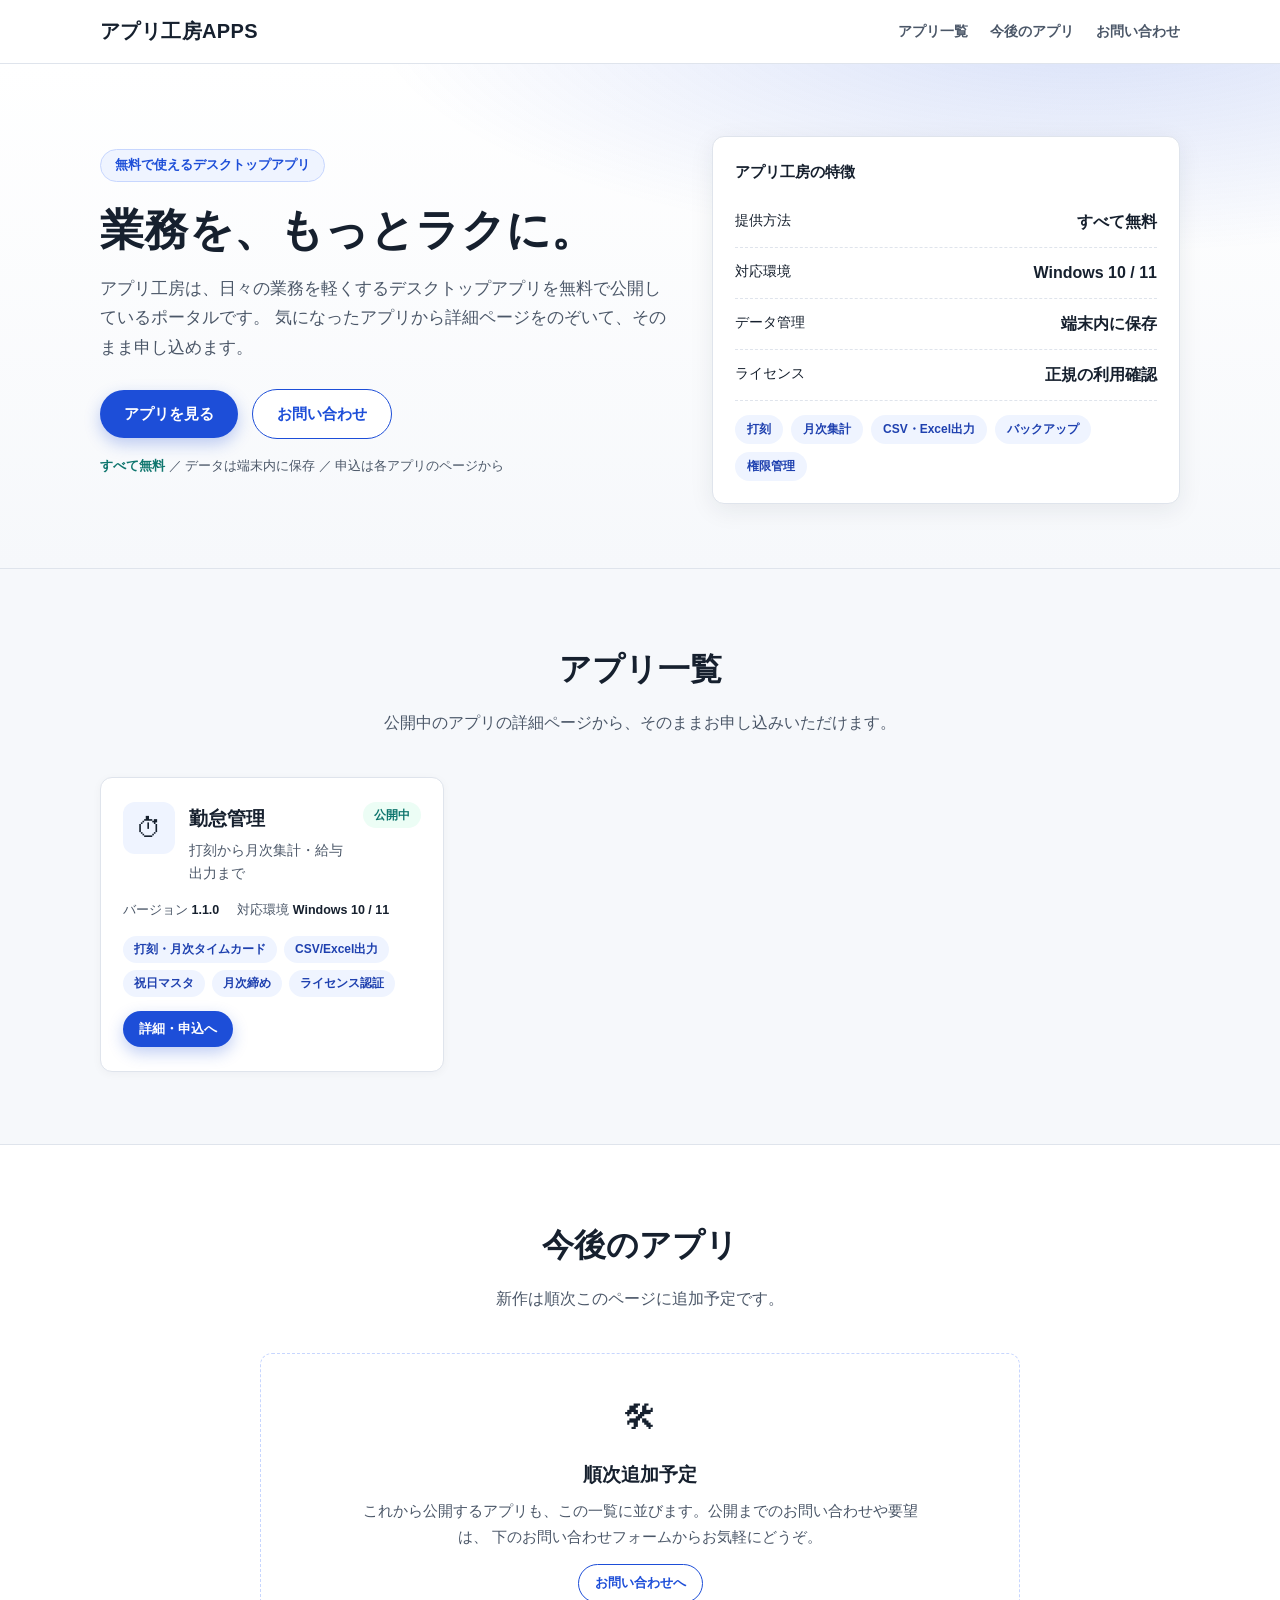
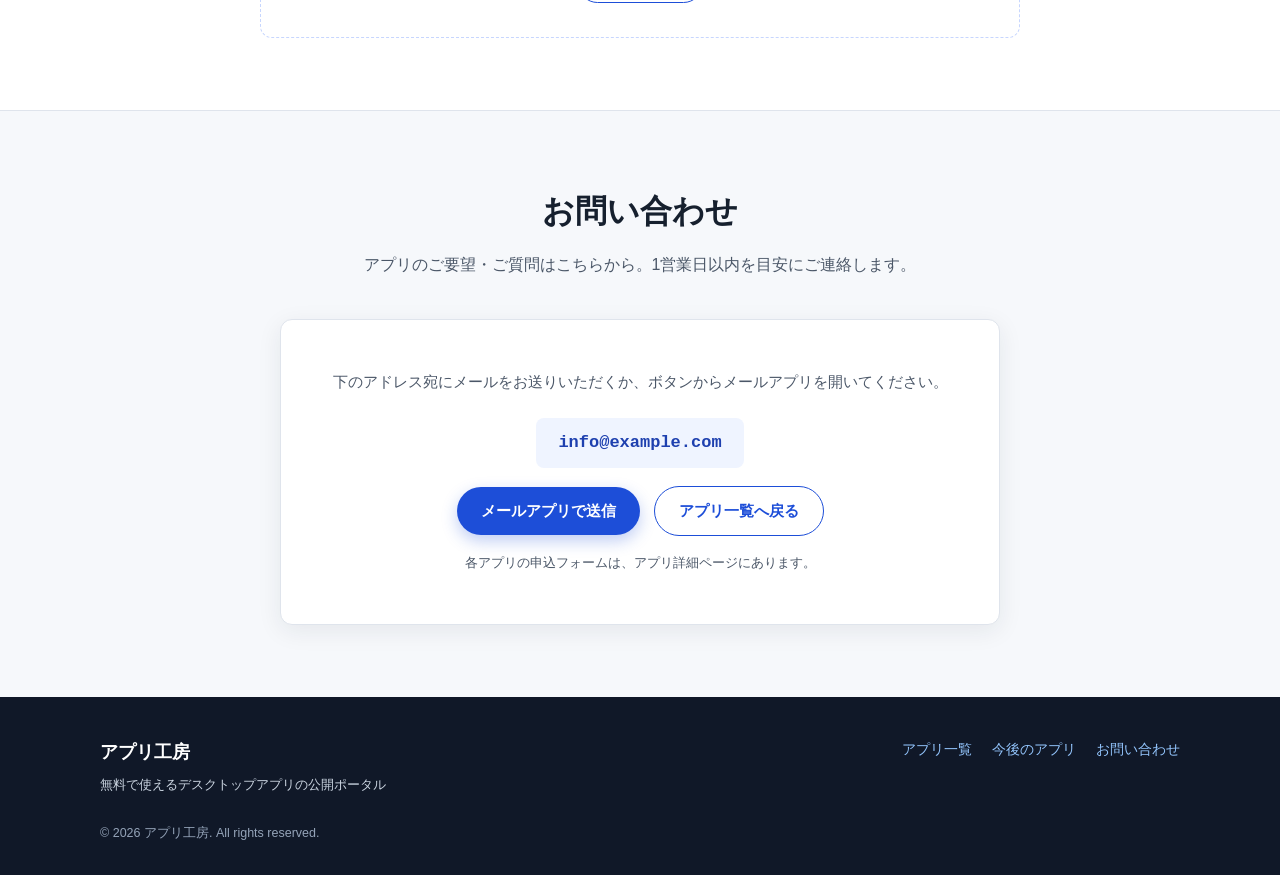
==== index.html @ e940e815 "feat: app portal - multi-app showcase with per-app application forms" ====
<!DOCTYPE html>
<html lang="ja">
<head>
<meta charset="utf-8">
<meta name="viewport" content="width=device-width, initial-scale=1">
<!-- ============================================================
     Configuration — change these values as needed.
     CONTACT_EMAIL : destination of the contact / application mail.
     ============================================================ -->
<script>
const CONTACT_EMAIL = 'info@example.com';
</script>
<title>アプリ工房 | 無料で使えるデスクトップアプリの公開ポータル</title>
<meta name="description" content="個人開発の業務用デスクトップアプリをまとめた公開ポータル「アプリ工房」。勤怠管理をはじめ、無料で使えるデスクトップアプリを順次公開しています。">
<link rel="stylesheet" href="assets/style.css">
</head>
<body>

<header class="site">
  <div class="container header-inner">
    <a class="brand" href="#">アプリ工房<span>APPS</span></a>
    <button class="nav-toggle" id="navToggle" aria-label="メニュー">☰</button>
    <nav class="site" id="navMenu">
      <a href="#apps">アプリ一覧</a>
      <a href="#coming">今後のアプリ</a>
      <a href="#contact">お問い合わせ</a>
    </nav>
  </div>
</header>

<!-- ================= Portal ================= -->
<div id="portal-view">
  <div class="hero">
    <div class="container hero-grid">
      <div>
        <span class="eyebrow">無料で使えるデスクトップアプリ</span>
        <h1>業務を、もっとラクに。</h1>
        <p class="lead">
          アプリ工房は、日々の業務を軽くするデスクトップアプリを無料で公開しているポータルです。
          気になったアプリから詳細ページをのぞいて、そのまま申し込めます。
        </p>
        <div class="hero-cta">
          <a href="#apps" class="btn btn-primary">アプリを見る</a>
          <a href="#contact" class="btn btn-ghost">お問い合わせ</a>
        </div>
        <p class="hero-note"><strong>すべて無料</strong> ／ データは端末内に保存 ／ 申込は各アプリのページから</p>
      </div>
      <div class="hero-panel">
        <h3>アプリ工房の特徴</h3>
        <div class="stat-row"><span>提供方法</span><b>すべて無料</b></div>
        <div class="stat-row"><span>対応環境</span><b>Windows 10 / 11</b></div>
        <div class="stat-row"><span>データ管理</span><b>端末内に保存</b></div>
        <div class="stat-row"><span>ライセンス</span><b>正規の利用確認</b></div>
        <div class="pill-list">
          <span class="pill">打刻</span><span class="pill">月次集計</span>
          <span class="pill">CSV・Excel出力</span><span class="pill">バックアップ</span>
          <span class="pill">権限管理</span>
        </div>
      </div>
    </div>
  </div>

  <section class="block" id="apps">
    <div class="container">
      <div class="sec-head">
        <h2>アプリ一覧</h2>
        <p>公開中のアプリの詳細ページから、そのままお申し込みいただけます。</p>
      </div>
      <div class="app-grid" id="appGrid">
        <!-- data/apps.js の APPS から描画されます -->
      </div>
    </div>
  </section>

  <section class="block alt" id="coming">
    <div class="container">
      <div class="sec-head">
        <h2>今後のアプリ</h2>
        <p>新作は順次このページに追加予定です。</p>
      </div>
      <div class="soon-box">
        <div class="icon">🛠</div>
        <h3>順次追加予定</h3>
        <p>
          これから公開するアプリも、この一覧に並びます。公開までのお問い合わせや要望は、
          下のお問い合わせフォームからお気軽にどうぞ。
        </p>
        <a href="#contact" class="btn btn-ghost btn-sm">お問い合わせへ</a>
      </div>
    </div>
  </section>

  <section class="block" id="contact">
    <div class="container">
      <div class="sec-head">
        <h2>お問い合わせ</h2>
        <p>アプリのご要望・ご質問はこちらから。1営業日以内を目安にご連絡します。</p>
      </div>
      <div class="contact-card">
        <p>下のアドレス宛にメールをお送りいただくか、ボタンからメールアプリを開いてください。</p>
        <div class="mail" id="contactMail">info@example.com</div>
        <div class="hero-cta" style="justify-content:center;">
          <a class="btn btn-primary" id="contactMailto" href="#">メールアプリで送信</a>
          <a class="btn btn-ghost" href="#apps">アプリ一覧へ戻る</a>
        </div>
        <p style="font-size:13px;margin-top:16px;">
          各アプリの申込フォームは、アプリ詳細ページにあります。
        </p>
      </div>
    </div>
  </section>

  <footer class="site">
    <div class="container">
      <div class="foot-top">
        <div>
          <div class="brand-f">アプリ工房</div>
          <div style="font-size:13px;margin-top:6px;">無料で使えるデスクトップアプリの公開ポータル</div>
        </div>
        <div class="foot-links">
          <a href="#apps">アプリ一覧</a>
          <a href="#coming">今後のアプリ</a>
          <a href="#contact">お問い合わせ</a>
        </div>
      </div>
      <div class="copy">© 2026 アプリ工房. All rights reserved.</div>
    </div>
  </footer>
</div>

<!-- ================= Applications (hidden hash view) ================= -->
<div id="applications-view">
  <div class="container">
    <div style="display:flex;justify-content:space-between;align-items:center;gap:16px;flex-wrap:wrap;margin-bottom:20px;">
      <div>
        <h2 style="margin:0 0 4px;font-size:24px;">申込一覧</h2>
        <p style="margin:0;font-size:13.5px;color:var(--ink-soft);">この端末の localStorage に保存された申し込みです。</p>
      </div>
      <div style="display:flex;gap:10px;">
        <button class="btn btn-ghost btn-sm" id="appsRefresh">更新</button>
        <a class="btn btn-primary btn-sm" href="#">トップへ戻る</a>
      </div>
    </div>
    <div class="table-wrap">
      <table class="apps">
        <thead>
          <tr>
            <th>申込番号</th><th>アプリ</th><th>会社名</th><th>担当者</th><th>申込日時</th><th>人数規模</th><th>状態</th><th>発行キー</th>
          </tr>
        </thead>
        <tbody id="appsBody"></tbody>
      </table>
      <div class="empty" id="appsEmpty" style="display:none;">申込データはまだありません。</div>
    </div>
    <p style="font-size:12.5px;color:var(--ink-soft);margin-top:14px;">
      管理者（オペレーター）用のライセンス発行は <a href="admin.html">admin.html</a> から行います。
    </p>
  </div>
</div>

<div id="toast"></div>

<script src="data/apps.js"></script>
<script>
/* =====================================================================
   Shared application storage (used by #applications view / admin.html)
   ===================================================================== */
const STORAGE_KEY = 'kintai_applications';

function loadApplications() {
  try {
    const raw = localStorage.getItem(STORAGE_KEY);
    const list = raw ? JSON.parse(raw) : [];
    return Array.isArray(list) ? list : [];
  } catch (e) { return []; }
}
function saveApplications(list) {
  try { localStorage.setItem(STORAGE_KEY, JSON.stringify(list)); } catch (e) {}
}
function formatDate(iso) {
  if (!iso) return '';
  const d = new Date(iso);
  if (isNaN(d.getTime())) return String(iso);
  const p = n => String(n).padStart(2, '0');
  return d.getFullYear() + '-' + p(d.getMonth() + 1) + '-' + p(d.getDate()) +
         ' ' + p(d.getHours()) + ':' + p(d.getMinutes());
}
function escapeHtml(s) {
  return String(s == null ? '' : s)
    .replace(/&/g, '&amp;').replace(/</g, '&lt;').replace(/>/g, '&gt;')
    .replace(/"/g, '&quot;').replace(/'/g, '&#39;');
}
function showToast(msg) {
  const t = document.getElementById('toast');
  t.textContent = msg;
  t.classList.add('show');
  clearTimeout(showToast._timer);
  showToast._timer = setTimeout(() => t.classList.remove('show'), 2200);
}

/* =====================================================================
   App registry rendering (data/apps.js → APPS)
   ===================================================================== */
function renderAppCards() {
  const grid = document.getElementById('appGrid');
  if (!grid) return;
  /* data/apps.js が先に読み込まれているため、グローバルの APPS を使う */
  const list = (typeof APPS !== 'undefined' && Array.isArray(APPS)) ? APPS : [];
  if (!list.length) {
    grid.innerHTML = '<div class="empty">公開中のアプリはまだありません。</div>';
    return;
  }
  grid.innerHTML = list.map(a => {
    const published = a.status === '公開中';
    const badgeClass = published ? '' : ' dev';
    const chips = (a.features || []).map(f => '<span class="chip">' + escapeHtml(f) + '</span>').join('');
    const action = published
      ? '<a class="btn btn-primary btn-sm" href="' + escapeHtml(a.page || '#') + '">詳細・申込へ</a>'
      : '<button class="btn btn-primary btn-sm" type="button" disabled>詳細・申込へ</button>';
    return '<article class="app-card' + (published ? '' : ' disabled') + '">' +
      '<div class="app-card-head">' +
        '<div class="app-icon">' + escapeHtml(a.icon || '📦') + '</div>' +
        '<div class="app-text">' +
          '<h3>' + escapeHtml(a.name || a.id) + '</h3>' +
          '<p class="app-tagline">' + escapeHtml(a.tagline || '') + '</p>' +
        '</div>' +
        '<span class="app-badge' + badgeClass + '">' + escapeHtml(a.status || '開発中') + '</span>' +
      '</div>' +
      '<ul class="app-meta">' +
        '<li>バージョン <b>' + escapeHtml(a.version || '—') + '</b></li>' +
        '<li>対応環境 <b>' + escapeHtml(a.platforms || '—') + '</b></li>' +
      '</ul>' +
      '<div class="chip-list">' + chips + '</div>' +
      '<div class="app-card-actions">' + action + '</div>' +
      '</article>';
  }).join('');
}

/* ---------- Contact section ---------- */
document.getElementById('contactMail').textContent = CONTACT_EMAIL;
document.getElementById('contactMailto').href =
  'mailto:' + CONTACT_EMAIL + '?subject=' + encodeURIComponent('【アプリ工房】お問い合わせ');

/* ---------- Applications table rendering ---------- */
function renderApplications() {
  const body = document.getElementById('appsBody');
  const empty = document.getElementById('appsEmpty');
  const list = loadApplications();
  if (!list.length) {
    body.innerHTML = '';
    empty.style.display = '';
    return;
  }
  empty.style.display = 'none';
  body.innerHTML = list.slice().reverse().map(a => {
    const issued = a.status === 'キー発行済み';
    const key = a.licenseKey ? escapeHtml(a.licenseKey.slice(0, 22)) + '…' : '—';
    return '<tr>' +
      '<td style="font-family:ui-monospace,Consolas,monospace;">' + escapeHtml(a.no) + '</td>' +
      '<td>' + escapeHtml(a.appName || '勤怠管理') + '</td>' +
      '<td>' + escapeHtml(a.company) + '</td>' +
      '<td>' + escapeHtml(a.name) + '</td>' +
      '<td>' + escapeHtml(formatDate(a.at)) + '</td>' +
      '<td>' + escapeHtml(a.size || '—') + '</td>' +
      '<td><span class="status-chip' + (issued ? ' issued' : '') + '">' +
        escapeHtml(a.status || '未処理') + '</span></td>' +
      '<td style="font-family:ui-monospace,Consolas,monospace;font-size:12.5px;">' + key + '</td>' +
      '</tr>';
  }).join('');
}

/* ---------- Hash routing: #applications ---------- */
function routeByHash() {
  const portal = document.getElementById('portal-view');
  const apps = document.getElementById('applications-view');
  if (location.hash === '#applications') {
    portal.style.display = 'none';
    apps.style.display = 'block';
    renderApplications();
    window.scrollTo(0, 0);
  } else {
    apps.style.display = 'none';
    portal.style.display = '';
  }
}
window.addEventListener('hashchange', routeByHash);

/* ---------- Mobile nav ---------- */
document.getElementById('navToggle').addEventListener('click', () => {
  document.getElementById('navMenu').classList.toggle('open');
});
document.getElementById('navMenu').addEventListener('click', e => {
  if (e.target.tagName === 'A') document.getElementById('navMenu').classList.remove('open');
});

document.getElementById('appsRefresh').addEventListener('click', renderApplications);

renderAppCards();
routeByHash();
</script>
</body>
</html>
---- assets/style.css ----
/* ============================================================
   アプリ工房 — 共通スタイルシート
   index.html / apps/*.html / 今後のアプリページすべてが
   このファイルを参照します（デザインシステムの CSS 変数はここ）。
   ============================================================ */

:root {
  --primary: #1d4ed8;
  --primary-dark: #1e40af;
  --primary-light: #eff4ff;
  --ink: #16202e;
  --ink-soft: #4b5768;
  --line: #dfe4ec;
  --bg: #f6f8fb;
  --card: #ffffff;
  --accent: #0f766e;
  --radius: 12px;
  --shadow: 0 6px 24px rgba(22, 32, 46, .08);
}

* { box-sizing: border-box; }
html { scroll-behavior: smooth; }
body {
  margin: 0;
  font-family: -apple-system, BlinkMacSystemFont, "Segoe UI", "Hiragino Kaku Gothic ProN",
               "Hiragino Sans", "Yu Gothic UI", Meiryo, sans-serif;
  color: var(--ink);
  background: var(--bg);
  line-height: 1.75;
  font-size: 16px;
}
img { max-width: 100%; }
a { color: var(--primary); }
.container { width: min(1080px, 92%); margin: 0 auto; }
code {
  font-family: ui-monospace, Consolas, monospace; font-size: .92em;
  background: rgba(0,0,0,.06); border-radius: 4px; padding: 1px 6px;
}

/* ---------- Header ---------- */
header.site {
  position: sticky; top: 0; z-index: 50;
  background: rgba(255,255,255,.94);
  backdrop-filter: blur(6px);
  border-bottom: 1px solid var(--line);
}
.header-inner {
  display: flex; align-items: center; justify-content: space-between;
  gap: 16px; padding: 14px 0;
}
.brand { font-weight: 700; font-size: 20px; letter-spacing: .02em; color: var(--ink); text-decoration: none; }
.brand span.badge {
  display: inline-block; margin-left: 8px; font-size: 11px; font-weight: 700;
  color: #fff; background: var(--primary); border-radius: 999px; padding: 2px 9px; vertical-align: middle;
}
nav.site { display: flex; align-items: center; gap: 22px; }
nav.site a { color: var(--ink-soft); text-decoration: none; font-size: 14px; font-weight: 600; }
nav.site a:hover { color: var(--primary); }
.nav-toggle { display: none; }

/* ---------- Buttons ---------- */
.btn {
  display: inline-block; border: 0; cursor: pointer; text-decoration: none;
  font-weight: 700; font-size: 15px; border-radius: 999px; padding: 11px 24px;
  transition: transform .12s ease, box-shadow .12s ease, background .12s ease;
  font-family: inherit;
}
.btn-primary { background: var(--primary); color: #fff; box-shadow: 0 6px 16px rgba(29,78,216,.28); }
.btn-primary:hover { background: var(--primary-dark); transform: translateY(-1px); }
.btn-ghost { background: #fff; color: var(--primary); border: 1px solid var(--primary); }
.btn-ghost:hover { background: var(--primary-light); }
.btn-sm { padding: 7px 16px; font-size: 13px; }
.btn:disabled, .btn.is-disabled {
  background: #a9b6cc; color: #fff; box-shadow: none;
  cursor: not-allowed; transform: none; pointer-events: none;
}
.btn-ghost:disabled { background: #f1f4f8; color: #8b97a8; border-color: var(--line); }

/* ---------- Hero ---------- */
.hero {
  background:
    radial-gradient(1200px 400px at 85% -10%, rgba(29,78,216,.18), transparent 60%),
    linear-gradient(180deg, #ffffff 0%, var(--bg) 100%);
  padding: 72px 0 64px;
  border-bottom: 1px solid var(--line);
}
.hero-grid { display: grid; grid-template-columns: 1.1fr .9fr; gap: 40px; align-items: center; }
.eyebrow {
  display: inline-block; font-size: 13px; font-weight: 700; color: var(--primary);
  background: var(--primary-light); border: 1px solid #c7d6fe; border-radius: 999px; padding: 4px 14px;
}
h1 { font-size: clamp(28px, 4vw, 44px); line-height: 1.35; margin: 18px 0 14px; letter-spacing: .01em; }
.hero p.lead { font-size: 17px; color: var(--ink-soft); margin: 0 0 26px; }
.hero-cta { display: flex; flex-wrap: wrap; gap: 14px; align-items: center; }
.hero-note { font-size: 13px; color: var(--ink-soft); margin-top: 16px; }
.hero-note strong { color: var(--accent); }
.hero-panel {
  background: var(--card); border: 1px solid var(--line); border-radius: var(--radius);
  box-shadow: var(--shadow); padding: 22px;
}
.hero-panel h3 { margin: 0 0 12px; font-size: 15px; }
.stat-row { display: flex; justify-content: space-between; padding: 11px 0; border-bottom: 1px dashed var(--line); font-size: 14px; }
.stat-row:last-child { border-bottom: 0; }
.stat-row b { font-size: 16px; }
.pill-list { display: flex; flex-wrap: wrap; gap: 8px; margin-top: 14px; }
.pill { font-size: 12px; background: var(--primary-light); color: var(--primary-dark); border-radius: 999px; padding: 4px 12px; font-weight: 600; }

/* ---------- Sections ---------- */
section.block { padding: 72px 0; }
section.block.alt { background: #fff; border-top: 1px solid var(--line); border-bottom: 1px solid var(--line); }
.sec-head { text-align: center; max-width: 720px; margin: 0 auto 40px; }
.sec-head h2 { font-size: clamp(24px, 3vw, 32px); margin: 0 0 12px; }
.sec-head p { color: var(--ink-soft); margin: 0; }

/* ---------- Feature grid ---------- */
.feature-grid { display: grid; grid-template-columns: repeat(3, 1fr); gap: 22px; }
.feature {
  background: var(--card); border: 1px solid var(--line); border-radius: var(--radius);
  padding: 24px 22px; box-shadow: 0 2px 10px rgba(22,32,46,.04);
}
.feature .icon {
  width: 44px; height: 44px; border-radius: 10px; background: var(--primary-light);
  color: var(--primary-dark); display: flex; align-items: center; justify-content: center;
  font-weight: 700; font-size: 18px; margin-bottom: 14px;
}
.feature h3 { margin: 0 0 8px; font-size: 17px; }
.feature p { margin: 0; font-size: 14px; color: var(--ink-soft); }

/* ---------- App cards (portal) ---------- */
.app-grid { display: grid; grid-template-columns: repeat(auto-fill, minmax(300px, 1fr)); gap: 24px; }
.app-card {
  display: flex; flex-direction: column; gap: 14px;
  background: var(--card); border: 1px solid var(--line); border-radius: var(--radius);
  padding: 24px 22px; box-shadow: 0 2px 10px rgba(22,32,46,.04);
  transition: transform .15s ease, box-shadow .15s ease;
}
.app-card:not(.disabled):hover { transform: translateY(-3px); box-shadow: var(--shadow); }
.app-card.disabled { opacity: .62; filter: grayscale(.55); background: #f4f6fa; }
.app-card-head { display: flex; gap: 14px; align-items: flex-start; }
.app-icon {
  width: 52px; height: 52px; border-radius: 12px; background: var(--primary-light);
  display: flex; align-items: center; justify-content: center; font-size: 26px; flex: none;
}
.app-card-head .app-text { min-width: 0; }
.app-card h3 { margin: 0; font-size: 19px; }
.app-tagline { margin: 3px 0 0; font-size: 13.5px; color: var(--ink-soft); }
.app-badge {
  margin-left: auto; flex: none;
  font-size: 11.5px; font-weight: 700; border-radius: 999px; padding: 3px 11px;
  background: #ecfdf5; color: var(--accent); white-space: nowrap;
}
.app-badge.dev { background: #fffbeb; color: #92400e; }
.app-meta {
  list-style: none; display: flex; flex-wrap: wrap; gap: 6px 18px;
  margin: 0; padding: 0; font-size: 12.5px; color: var(--ink-soft);
}
.app-meta li b { color: var(--ink); font-weight: 700; }
.chip-list { display: flex; flex-wrap: wrap; gap: 7px; }
.chip {
  font-size: 12px; background: var(--primary-light); color: var(--primary-dark);
  border-radius: 999px; padding: 3px 11px; font-weight: 600;
}
.app-card-actions { margin-top: auto; display: flex; gap: 10px; flex-wrap: wrap; }

/* ---------- Coming soon ---------- */
.soon-box {
  max-width: 760px; margin: 0 auto; text-align: center;
  background: var(--card); border: 1px dashed #c7d6fe; border-radius: var(--radius);
  padding: 34px 26px;
}
.soon-box .icon { font-size: 34px; margin-bottom: 10px; }
.soon-box h3 { margin: 0 0 8px; font-size: 19px; }
.soon-box p { margin: 0 auto 14px; font-size: 14.5px; color: var(--ink-soft); max-width: 560px; }

/* ---------- Contact ---------- */
.contact-card {
  max-width: 720px; margin: 0 auto; text-align: center;
  background: var(--card); border: 1px solid var(--line); border-radius: var(--radius);
  box-shadow: var(--shadow); padding: 36px 28px;
}
.contact-card .mail {
  display: inline-block; font-family: ui-monospace, Consolas, monospace;
  font-size: 17px; font-weight: 700; color: var(--primary-dark);
  background: var(--primary-light); border-radius: 8px; padding: 10px 22px; margin: 8px 0 18px;
  word-break: break-all;
}
.contact-card p { color: var(--ink-soft); font-size: 14.5px; }

/* ---------- Spec table ---------- */
table.company { width: 100%; border-collapse: collapse; background: var(--card); border: 1px solid var(--line); border-radius: var(--radius); overflow: hidden; }
table.company th, table.company td { text-align: left; padding: 13px 16px; font-size: 14px; border-bottom: 1px solid var(--line); }
table.company tr:last-child th, table.company tr:last-child td { border-bottom: 0; }
table.company th { width: 34%; background: #f0f3f8; font-weight: 700; white-space: nowrap; }

/* ---------- Steps (setup flow) ---------- */
.steps { display: grid; gap: 14px; max-width: 780px; margin: 0 auto; }
.step {
  display: flex; gap: 15px; align-items: flex-start;
  background: var(--card); border: 1px solid var(--line); border-radius: var(--radius);
  padding: 17px 19px;
}
.step .num {
  width: 32px; height: 32px; border-radius: 50%; background: var(--primary); color: #fff;
  font-weight: 700; font-size: 14px; display: flex; align-items: center; justify-content: center; flex: none;
}
.step h4 { margin: 0 0 4px; font-size: 15.5px; }
.step p { margin: 0; font-size: 13.5px; color: var(--ink-soft); }

/* ---------- Form ---------- */
.form-card {
  background: var(--card); border: 1px solid var(--line); border-radius: var(--radius);
  box-shadow: var(--shadow); padding: 34px 32px; max-width: 760px; margin: 0 auto;
}
.form-grid { display: grid; grid-template-columns: 1fr 1fr; gap: 18px 22px; }
.field { display: flex; flex-direction: column; gap: 6px; }
.field.full { grid-column: 1 / -1; }
.field label { font-size: 14px; font-weight: 700; }
.field label .req { color: #dc2626; font-size: 12px; margin-left: 4px; }
.field input, .field select, .field textarea {
  font-family: inherit; font-size: 15px; padding: 10px 12px;
  border: 1px solid var(--line); border-radius: 8px; background: #fff; color: var(--ink);
}
.field input:focus, .field select:focus, .field textarea:focus {
  outline: 2px solid #c7d6fe; border-color: var(--primary);
}
.field textarea { min-height: 110px; resize: vertical; }
.field .hint { font-size: 12px; color: var(--ink-soft); }
.form-actions { margin-top: 24px; display: flex; flex-wrap: wrap; gap: 14px; align-items: center; }
.form-actions .note { font-size: 12.5px; color: var(--ink-soft); }
.error-box {
  display: none; background: #fef2f2; border: 1px solid #fecaca; color: #b91c1c;
  border-radius: 8px; padding: 10px 14px; font-size: 14px; margin-bottom: 16px;
}

/* ---------- Confirmation ---------- */
.confirm { display: none; text-align: center; padding: 10px 0 4px; }
.confirm .ok-icon {
  width: 56px; height: 56px; margin: 0 auto 14px; border-radius: 50%;
  background: #ecfdf5; color: var(--accent); font-size: 28px;
  display: flex; align-items: center; justify-content: center;
}
.confirm h3 { margin: 0 0 8px; font-size: 21px; }
.confirm .app-no {
  display: inline-block; font-family: ui-monospace, Consolas, monospace;
  background: var(--primary-light); color: var(--primary-dark); font-weight: 700;
  border-radius: 8px; padding: 8px 18px; font-size: 18px; margin: 10px 0 6px;
}
.confirm p { font-size: 14px; color: var(--ink-soft); margin: 6px 0; }
.confirm .confirm-actions { display: flex; gap: 12px; justify-content: center; flex-wrap: wrap; margin-top: 18px; }
.confirm .warn { background: #fffbeb; border: 1px solid #fde68a; color: #92400e; border-radius: 8px; padding: 8px 12px; font-size: 13px; }

/* ---------- Applications view (hidden hash view) ---------- */
#applications-view { display: none; padding: 48px 0 72px; }
.table-wrap { overflow-x: auto; background: var(--card); border: 1px solid var(--line); border-radius: var(--radius); box-shadow: var(--shadow); }
table.apps { width: 100%; border-collapse: collapse; min-width: 760px; }
table.apps th, table.apps td { padding: 12px 14px; font-size: 14px; border-bottom: 1px solid var(--line); text-align: left; }
table.apps thead th { background: #f0f3f8; font-size: 13px; white-space: nowrap; }
table.apps tbody tr:last-child td { border-bottom: 0; }
.status-chip { display: inline-block; font-size: 12px; font-weight: 700; border-radius: 999px; padding: 3px 11px; background: #eef2f7; color: var(--ink-soft); white-space: nowrap; }
.status-chip.issued { background: #ecfdf5; color: var(--accent); }
.empty { text-align: center; color: var(--ink-soft); padding: 34px 0; font-size: 14px; }

/* ---------- Footer ---------- */
footer.site { background: #101828; color: #cbd5e1; padding: 40px 0 30px; font-size: 14px; }
footer.site .foot-top { display: flex; flex-wrap: wrap; justify-content: space-between; gap: 20px; }
footer.site .brand-f { color: #fff; font-weight: 700; font-size: 18px; }
footer.site a { color: #93c5fd; text-decoration: none; }
footer.site .foot-links { display: flex; gap: 20px; flex-wrap: wrap; }
footer.site .copy { margin-top: 26px; font-size: 12.5px; color: #94a3b8; }

/* ---------- Toast ---------- */
#toast {
  position: fixed; left: 50%; bottom: 28px; transform: translateX(-50%) translateY(20px);
  background: #101828; color: #fff; padding: 11px 22px; border-radius: 999px;
  font-size: 14px; opacity: 0; pointer-events: none; transition: all .25s ease; z-index: 200;
}
#toast.show { opacity: 1; transform: translateX(-50%) translateY(0); }

/* ---------- Responsive ---------- */
@media (max-width: 900px) {
  .hero-grid { grid-template-columns: 1fr; }
  .feature-grid { grid-template-columns: repeat(2, 1fr); }
}
@media (max-width: 680px) {
  nav.site { display: none; }
  nav.site.open {
    display: flex; position: absolute; top: 100%; left: 0; right: 0;
    flex-direction: column; align-items: flex-start; gap: 0;
    background: #fff; border-bottom: 1px solid var(--line); padding: 8px 6% 16px;
  }
  nav.site.open a { padding: 10px 0; width: 100%; }
  .nav-toggle {
    display: inline-block; background: none; border: 1px solid var(--line);
    border-radius: 8px; font-size: 20px; line-height: 1; padding: 7px 11px; cursor: pointer;
  }
  .hero { padding: 48px 0 44px; }
  section.block { padding: 52px 0; }
  .feature-grid { grid-template-columns: 1fr; }
  .form-grid { grid-template-columns: 1fr; }
  .form-card { padding: 24px 18px; }
  .header-inner .btn { padding: 9px 16px; font-size: 13px; }
}
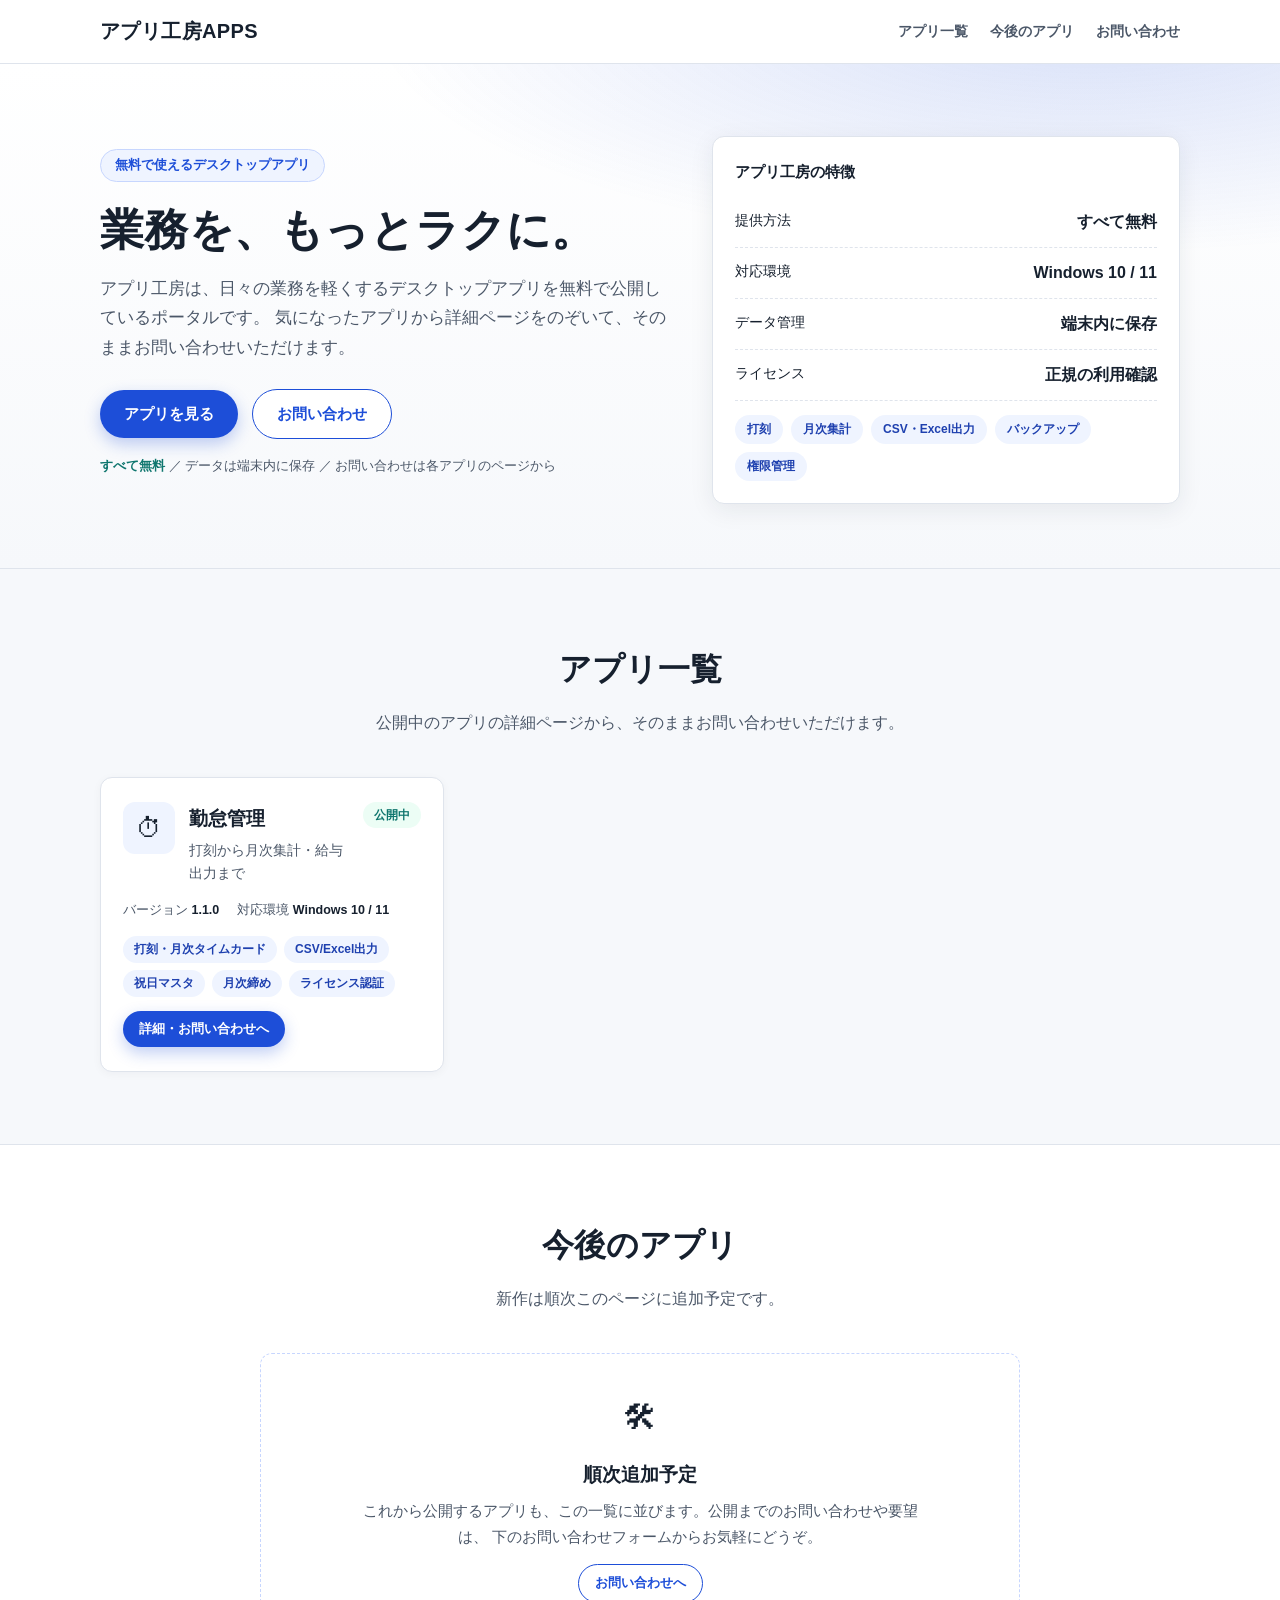
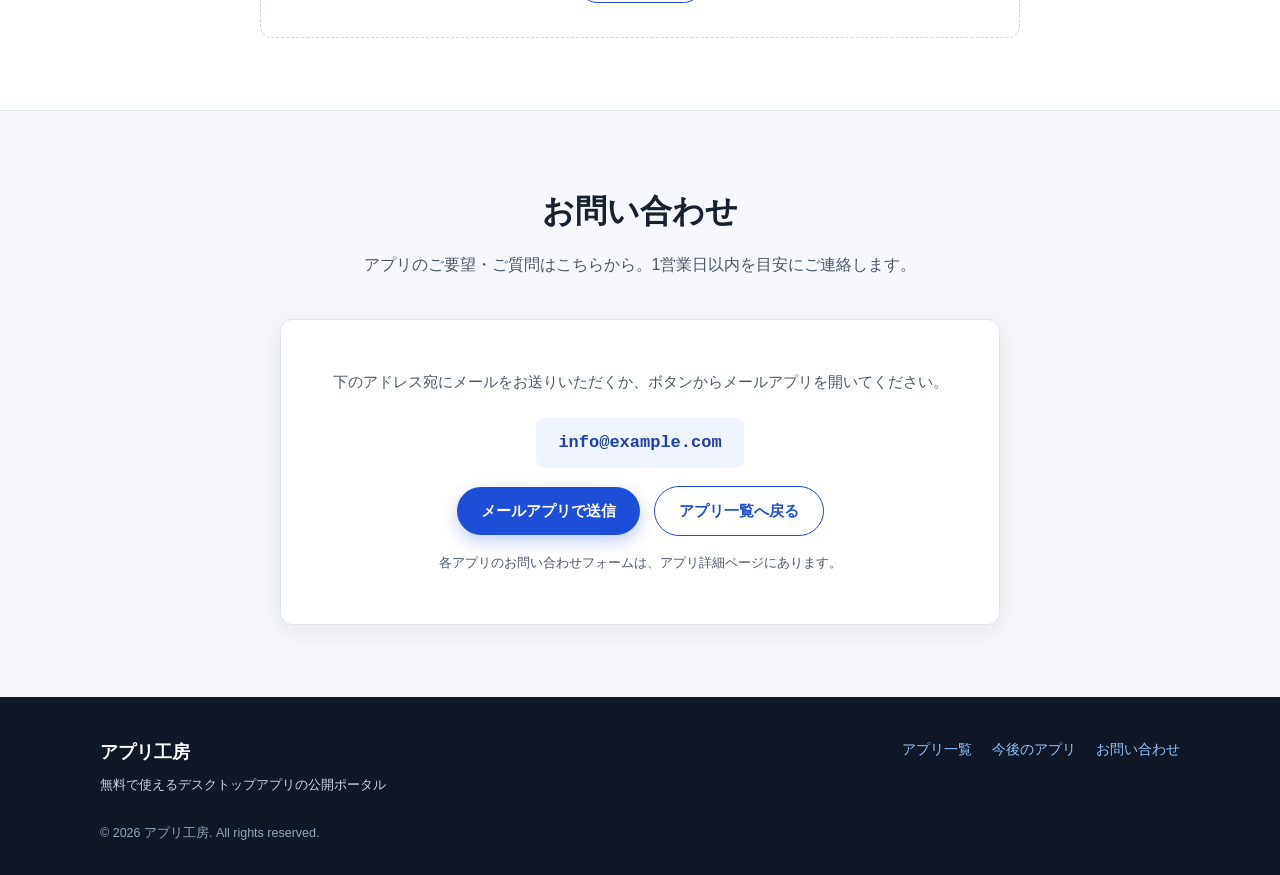
==== commit f3c4313d: "feat: app management console + contact-form style copy" ====
--- a/index.html
+++ b/index.html
@@ -37,13 +37,13 @@
         <h1>業務を、もっとラクに。</h1>
         <p class="lead">
           アプリ工房は、日々の業務を軽くするデスクトップアプリを無料で公開しているポータルです。
-          気になったアプリから詳細ページをのぞいて、そのまま申し込めます。
+          気になったアプリから詳細ページをのぞいて、そのままお問い合わせいただけます。
         </p>
         <div class="hero-cta">
           <a href="#apps" class="btn btn-primary">アプリを見る</a>
           <a href="#contact" class="btn btn-ghost">お問い合わせ</a>
         </div>
-        <p class="hero-note"><strong>すべて無料</strong> ／ データは端末内に保存 ／ 申込は各アプリのページから</p>
+        <p class="hero-note"><strong>すべて無料</strong> ／ データは端末内に保存 ／ お問い合わせは各アプリのページから</p>
       </div>
       <div class="hero-panel">
         <h3>アプリ工房の特徴</h3>
@@ -64,7 +64,7 @@
     <div class="container">
       <div class="sec-head">
         <h2>アプリ一覧</h2>
-        <p>公開中のアプリの詳細ページから、そのままお申し込みいただけます。</p>
+        <p>公開中のアプリの詳細ページから、そのままお問い合わせいただけます。</p>
       </div>
       <div class="app-grid" id="appGrid">
         <!-- data/apps.js の APPS から描画されます -->
@@ -104,7 +104,7 @@
           <a class="btn btn-ghost" href="#apps">アプリ一覧へ戻る</a>
         </div>
         <p style="font-size:13px;margin-top:16px;">
-          各アプリの申込フォームは、アプリ詳細ページにあります。
+          各アプリのお問い合わせフォームは、アプリ詳細ページにあります。
         </p>
       </div>
     </div>
@@ -133,10 +133,14 @@
   <div class="container">
     <div style="display:flex;justify-content:space-between;align-items:center;gap:16px;flex-wrap:wrap;margin-bottom:20px;">
       <div>
-        <h2 style="margin:0 0 4px;font-size:24px;">申込一覧</h2>
-        <p style="margin:0;font-size:13.5px;color:var(--ink-soft);">この端末の localStorage に保存された申し込みです。</p>
-      </div>
-      <div style="display:flex;gap:10px;">
+        <h2 style="margin:0 0 4px;font-size:24px;">お問い合わせ一覧</h2>
+        <p style="margin:0;font-size:13.5px;color:var(--ink-soft);">この端末の localStorage に保存されたお問い合わせです。</p>
+      </div>
+      <div style="display:flex;gap:10px;align-items:center;flex-wrap:wrap;">
+        <label class="list-filter">
+          <span>アプリ</span>
+          <select id="appsAppFilter"><option value="">すべて</option></select>
+        </label>
         <button class="btn btn-ghost btn-sm" id="appsRefresh">更新</button>
         <a class="btn btn-primary btn-sm" href="#">トップへ戻る</a>
       </div>
@@ -145,12 +149,13 @@
       <table class="apps">
         <thead>
           <tr>
-            <th>申込番号</th><th>アプリ</th><th>会社名</th><th>担当者</th><th>申込日時</th><th>人数規模</th><th>状態</th><th>発行キー</th>
+            <th>お問い合わせ番号</th><th>アプリ</th><th>会社名</th><th>担当者</th><th>受付日時</th><th>人数規模</th><th>状態</th><th>発行キー</th>
           </tr>
         </thead>
         <tbody id="appsBody"></tbody>
       </table>
-      <div class="empty" id="appsEmpty" style="display:none;">申込データはまだありません。</div>
+      <div class="empty" id="appsEmpty" style="display:none;">お問い合わせデータはまだありません。</div>
+      <div class="empty" id="appsFilteredEmpty" style="display:none;">このアプリのお問い合わせはまだありません。</div>
     </div>
     <p style="font-size:12.5px;color:var(--ink-soft);margin-top:14px;">
       管理者（オペレーター）用のライセンス発行は <a href="admin.html">admin.html</a> から行います。
@@ -215,8 +220,8 @@
     const badgeClass = published ? '' : ' dev';
     const chips = (a.features || []).map(f => '<span class="chip">' + escapeHtml(f) + '</span>').join('');
     const action = published
-      ? '<a class="btn btn-primary btn-sm" href="' + escapeHtml(a.page || '#') + '">詳細・申込へ</a>'
-      : '<button class="btn btn-primary btn-sm" type="button" disabled>詳細・申込へ</button>';
+      ? '<a class="btn btn-primary btn-sm" href="' + escapeHtml(a.page || '#') + '">詳細・お問い合わせへ</a>'
+      : '<button class="btn btn-primary btn-sm" type="button" disabled>詳細・お問い合わせへ</button>';
     return '<article class="app-card' + (published ? '' : ' disabled') + '">' +
       '<div class="app-card-head">' +
         '<div class="app-icon">' + escapeHtml(a.icon || '📦') + '</div>' +
@@ -241,17 +246,54 @@
 document.getElementById('contactMailto').href =
   'mailto:' + CONTACT_EMAIL + '?subject=' + encodeURIComponent('【アプリ工房】お問い合わせ');
 
-/* ---------- Applications table rendering ---------- */
+/* ---------- Applications table rendering (with app filter) ---------- */
+function currentAppFilter() {
+  const el = document.getElementById('appsAppFilter');
+  return el ? el.value : '';
+}
+function renderAppFilterOptions() {
+  const sel = document.getElementById('appsAppFilter');
+  if (!sel) return;
+  const keep = sel.value;
+  const seen = {};
+  const options = ['<option value="">すべて</option>'];
+  loadApplications().forEach(a => {
+    if (!a) return;
+    const id = a.app || '';
+    const name = a.appName || '勤怠管理';
+    const key = id + '|' + name;
+    if (seen[key]) return;
+    seen[key] = 1;
+    options.push('<option value="' + escapeHtml(id) + '">' + escapeHtml(name) + '</option>');
+  });
+  sel.innerHTML = options.join('');
+  sel.value = keep;
+  if (sel.value !== keep) sel.value = '';
+}
+
 function renderApplications() {
   const body = document.getElementById('appsBody');
   const empty = document.getElementById('appsEmpty');
-  const list = loadApplications();
-  if (!list.length) {
+  const filteredEmpty = document.getElementById('appsFilteredEmpty');
+  renderAppFilterOptions();
+  const filter = currentAppFilter();
+  const all = loadApplications();
+  const list = filter
+    ? all.filter(a => a && (a.app || '') === filter)
+    : all;
+  if (!all.length) {
     body.innerHTML = '';
     empty.style.display = '';
+    if (filteredEmpty) filteredEmpty.style.display = 'none';
     return;
   }
   empty.style.display = 'none';
+  if (!list.length) {
+    body.innerHTML = '';
+    if (filteredEmpty) filteredEmpty.style.display = '';
+    return;
+  }
+  if (filteredEmpty) filteredEmpty.style.display = 'none';
   body.innerHTML = list.slice().reverse().map(a => {
     const issued = a.status === 'キー発行済み';
     const key = a.licenseKey ? escapeHtml(a.licenseKey.slice(0, 22)) + '…' : '—';
@@ -294,6 +336,7 @@
 });
 
 document.getElementById('appsRefresh').addEventListener('click', renderApplications);
+document.getElementById('appsAppFilter').addEventListener('change', renderApplications);
 
 renderAppCards();
 routeByHash();
--- a/assets/style.css
+++ b/assets/style.css
@@ -251,6 +251,15 @@
 
 /* ---------- Applications view (hidden hash view) ---------- */
 #applications-view { display: none; padding: 48px 0 72px; }
+.list-filter {
+  display: inline-flex; align-items: center; gap: 7px;
+  font-size: 13px; font-weight: 700; color: var(--ink-soft);
+}
+.list-filter select {
+  font-family: inherit; font-size: 13.5px; font-weight: 600; color: var(--ink);
+  padding: 7px 10px; border: 1px solid var(--line); border-radius: 8px; background: #fff;
+}
+.list-filter select:focus { outline: 2px solid #c7d6fe; border-color: var(--primary); }
 .table-wrap { overflow-x: auto; background: var(--card); border: 1px solid var(--line); border-radius: var(--radius); box-shadow: var(--shadow); }
 table.apps { width: 100%; border-collapse: collapse; min-width: 760px; }
 table.apps th, table.apps td { padding: 12px 14px; font-size: 14px; border-bottom: 1px solid var(--line); text-align: left; }
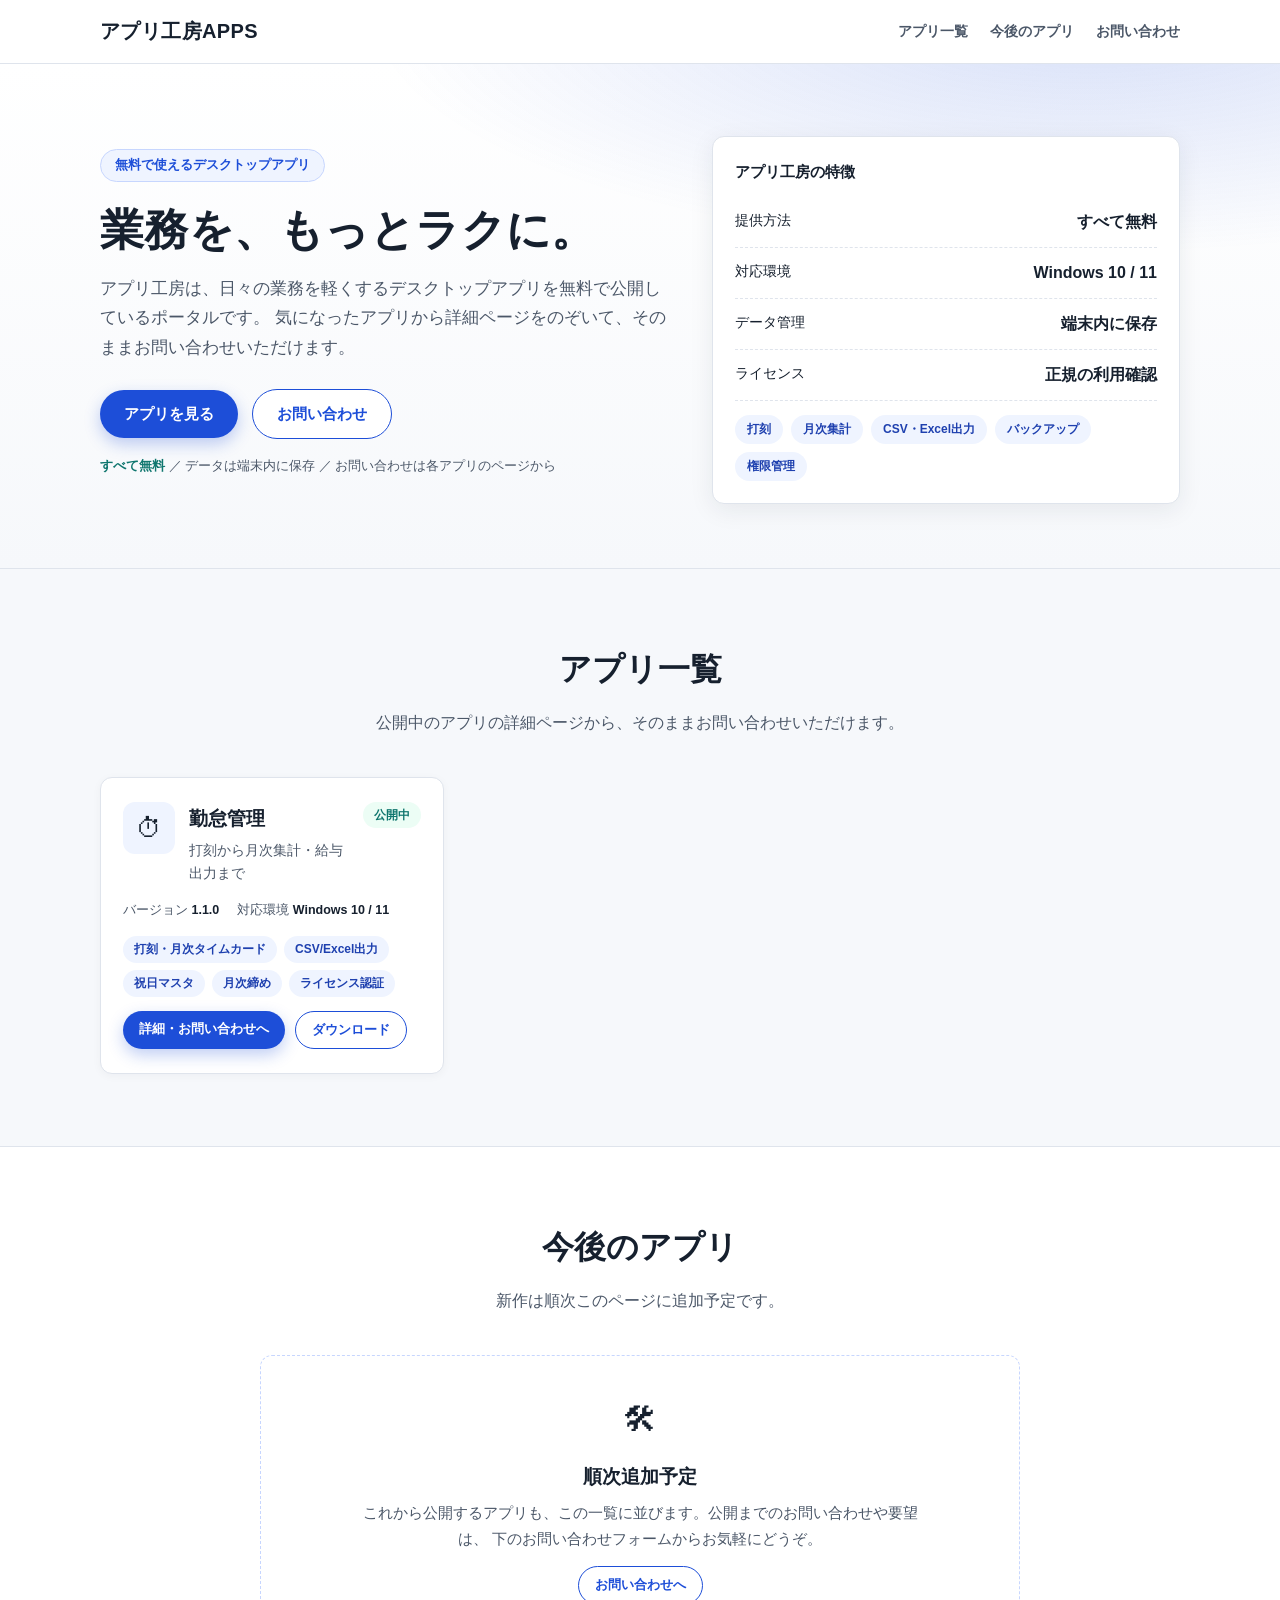
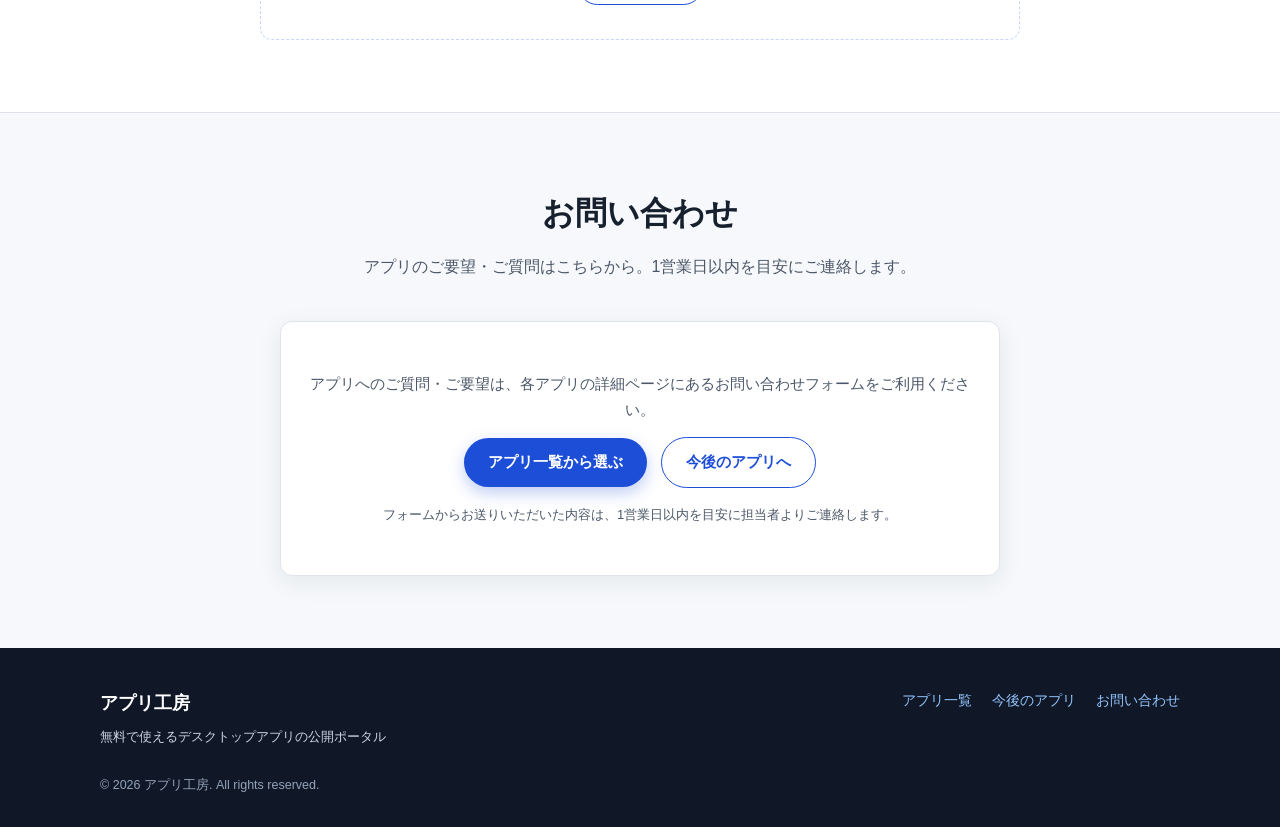
==== commit f1ec9a34: "feat: installer download links, remove e-mail address, new operator password" ====
--- a/index.html
+++ b/index.html
@@ -4,12 +4,9 @@
 <meta charset="utf-8">
 <meta name="viewport" content="width=device-width, initial-scale=1">
 <!-- ============================================================
-     Configuration — change these values as needed.
-     CONTACT_EMAIL : destination of the contact / application mail.
+     Configuration — this page has no e-mail address on purpose.
+     Inquiries go through each app's contact form.
      ============================================================ -->
-<script>
-const CONTACT_EMAIL = 'info@example.com';
-</script>
 <title>アプリ工房 | 無料で使えるデスクトップアプリの公開ポータル</title>
 <meta name="description" content="個人開発の業務用デスクトップアプリをまとめた公開ポータル「アプリ工房」。勤怠管理をはじめ、無料で使えるデスクトップアプリを順次公開しています。">
 <link rel="stylesheet" href="assets/style.css">
@@ -97,14 +94,13 @@
         <p>アプリのご要望・ご質問はこちらから。1営業日以内を目安にご連絡します。</p>
       </div>
       <div class="contact-card">
-        <p>下のアドレス宛にメールをお送りいただくか、ボタンからメールアプリを開いてください。</p>
-        <div class="mail" id="contactMail">info@example.com</div>
+        <p>アプリへのご質問・ご要望は、各アプリの詳細ページにあるお問い合わせフォームをご利用ください。</p>
         <div class="hero-cta" style="justify-content:center;">
-          <a class="btn btn-primary" id="contactMailto" href="#">メールアプリで送信</a>
-          <a class="btn btn-ghost" href="#apps">アプリ一覧へ戻る</a>
+          <a class="btn btn-primary" href="#apps">アプリ一覧から選ぶ</a>
+          <a class="btn btn-ghost" href="#coming">今後のアプリへ</a>
         </div>
         <p style="font-size:13px;margin-top:16px;">
-          各アプリのお問い合わせフォームは、アプリ詳細ページにあります。
+          フォームからお送りいただいた内容は、1営業日以内を目安に担当者よりご連絡します。
         </p>
       </div>
     </div>
@@ -220,7 +216,10 @@
     const badgeClass = published ? '' : ' dev';
     const chips = (a.features || []).map(f => '<span class="chip">' + escapeHtml(f) + '</span>').join('');
     const action = published
-      ? '<a class="btn btn-primary btn-sm" href="' + escapeHtml(a.page || '#') + '">詳細・お問い合わせへ</a>'
+      ? '<a class="btn btn-primary btn-sm" href="' + escapeHtml(a.page || '#') + '">詳細・お問い合わせへ</a>' +
+        (a.download
+          ? '<a class="btn btn-ghost btn-sm" href="' + escapeHtml(a.download) + '" download>ダウンロード</a>'
+          : '')
       : '<button class="btn btn-primary btn-sm" type="button" disabled>詳細・お問い合わせへ</button>';
     return '<article class="app-card' + (published ? '' : ' disabled') + '">' +
       '<div class="app-card-head">' +
@@ -240,11 +239,6 @@
       '</article>';
   }).join('');
 }
-
-/* ---------- Contact section ---------- */
-document.getElementById('contactMail').textContent = CONTACT_EMAIL;
-document.getElementById('contactMailto').href =
-  'mailto:' + CONTACT_EMAIL + '?subject=' + encodeURIComponent('【アプリ工房】お問い合わせ');
 
 /* ---------- Applications table rendering (with app filter) ---------- */
 function currentAppFilter() {
